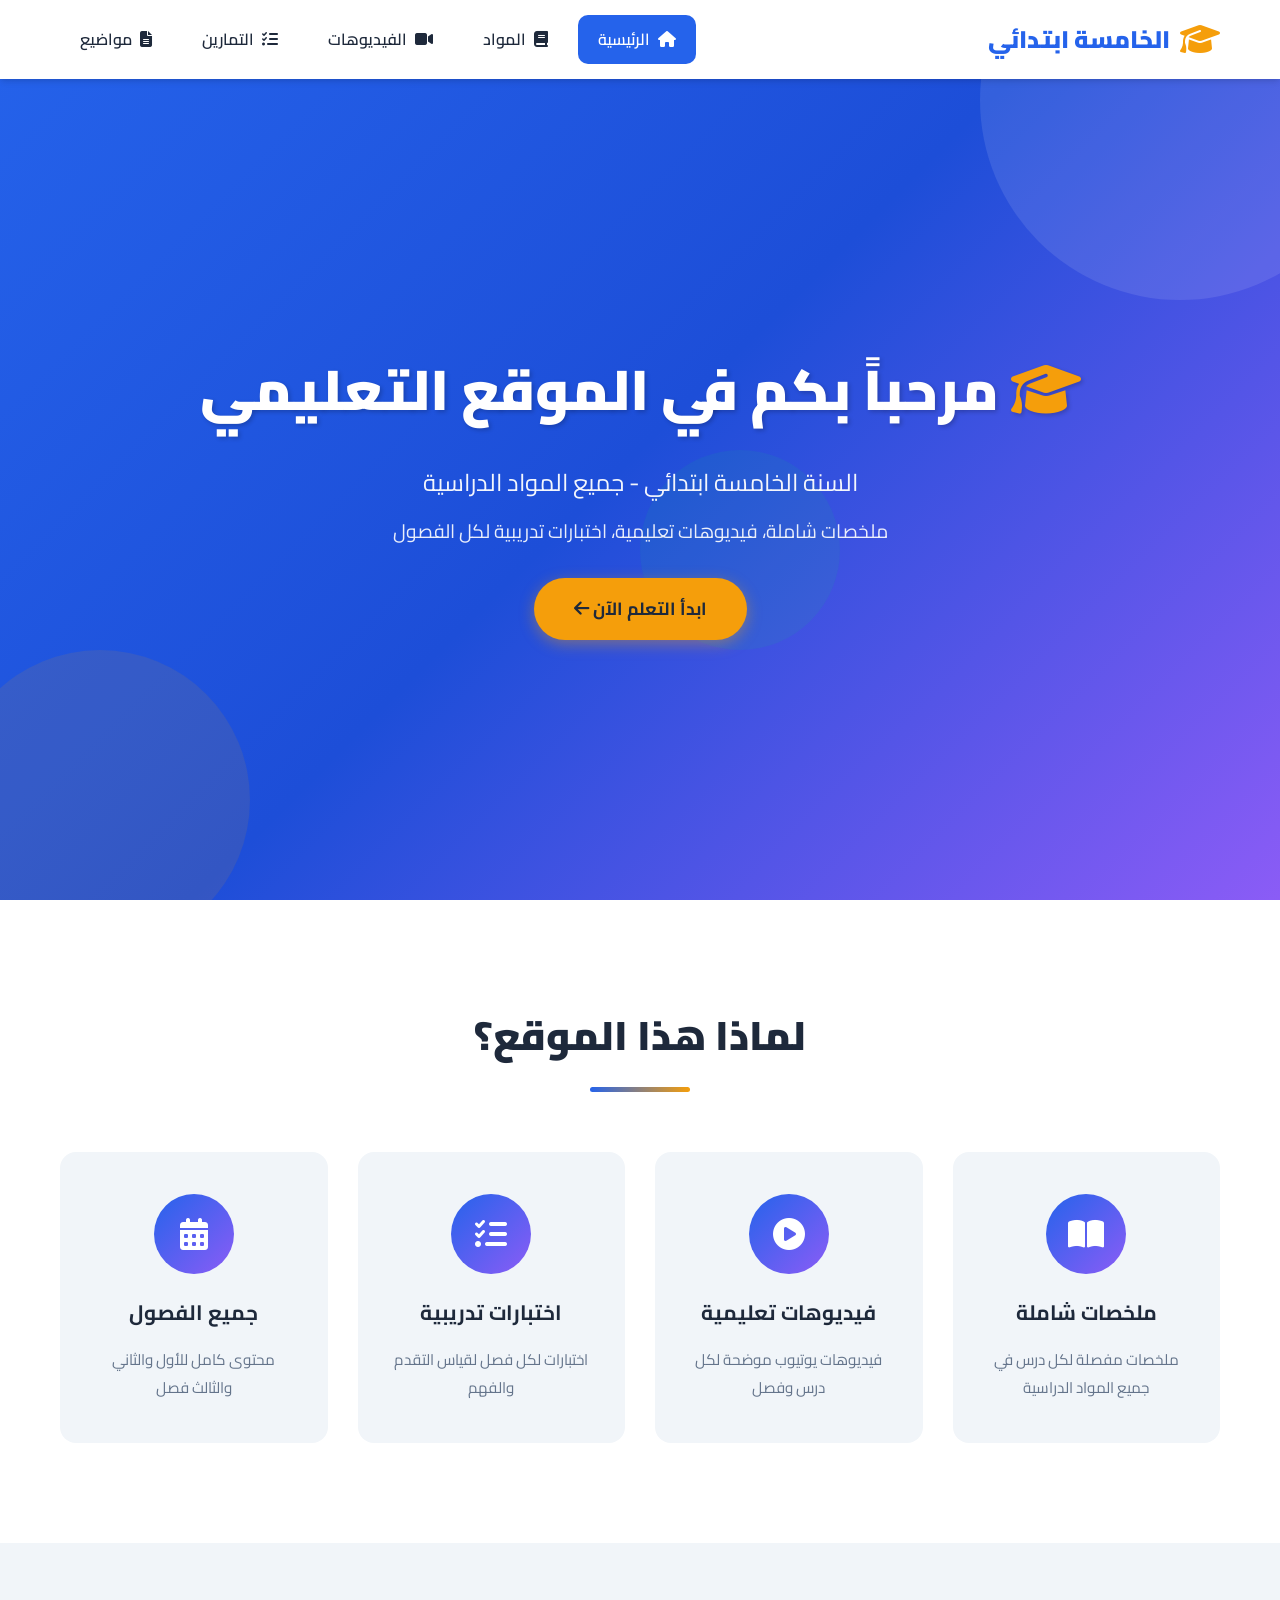
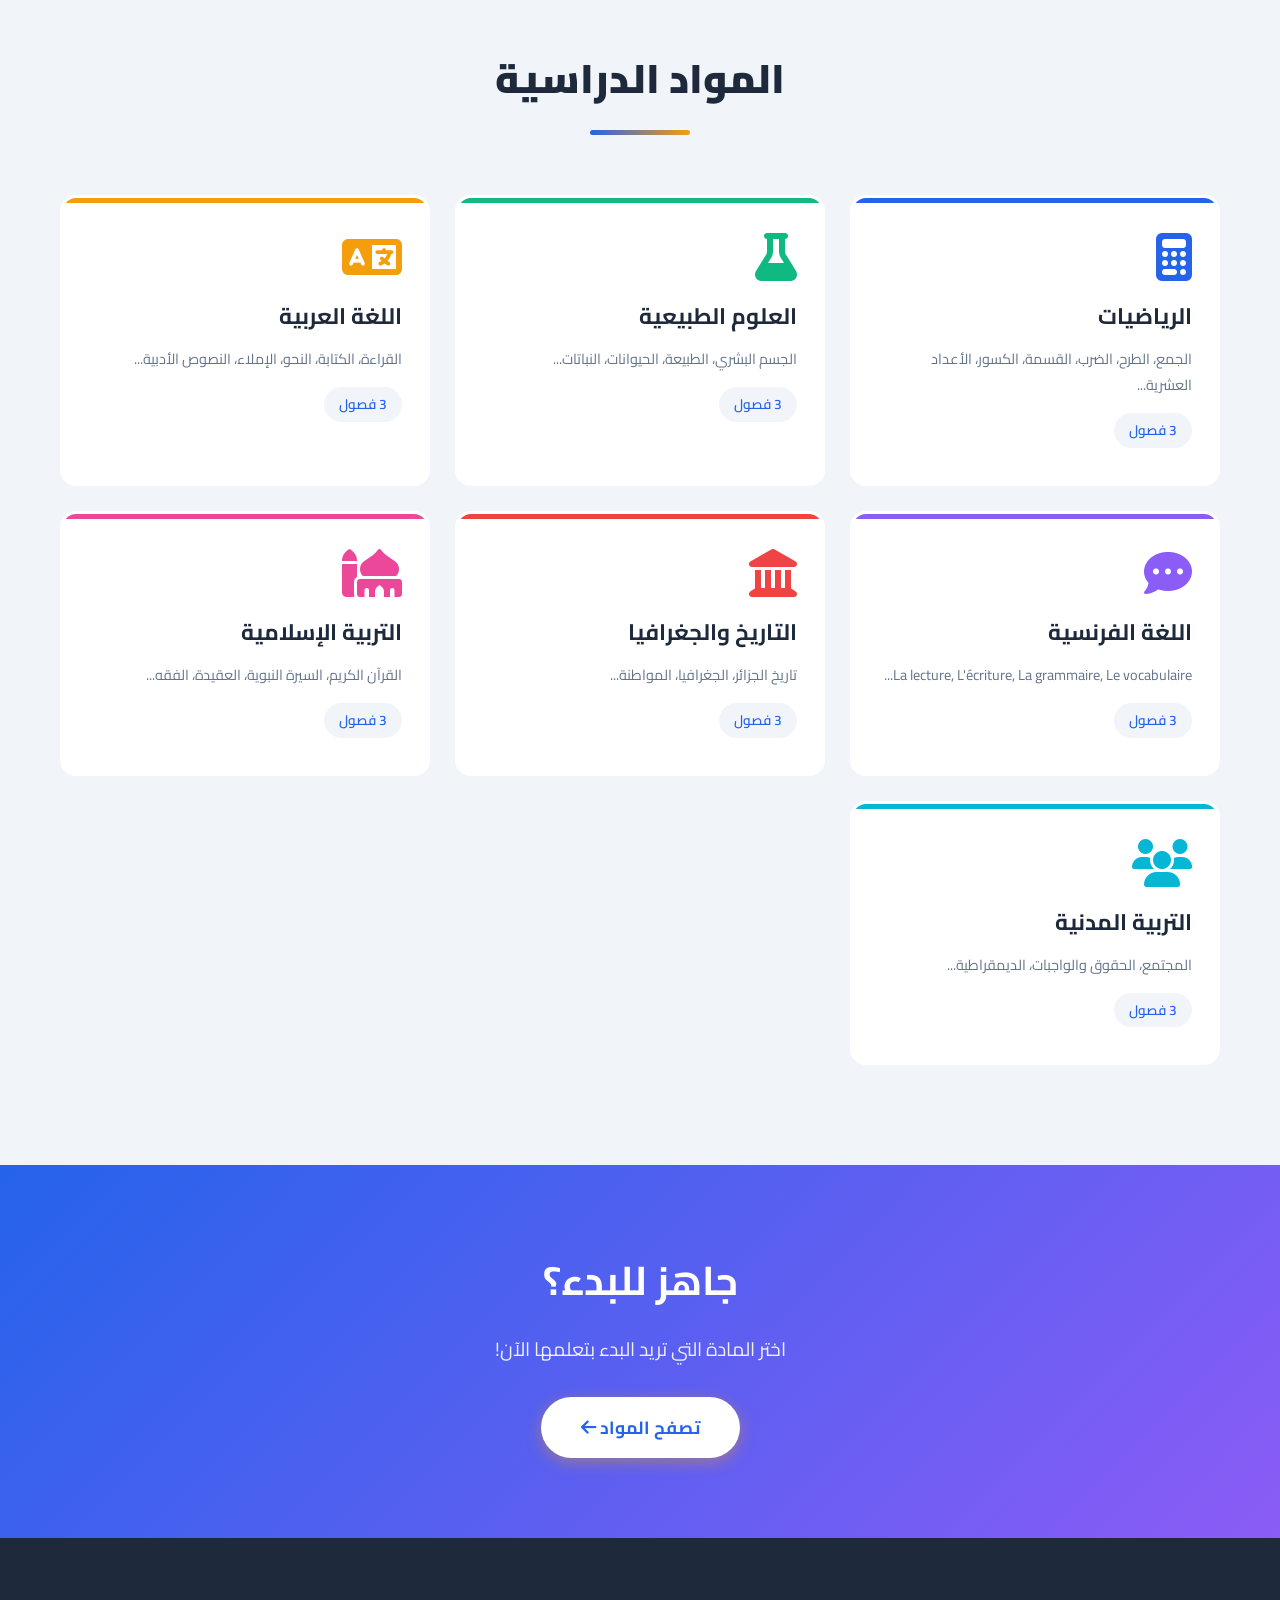
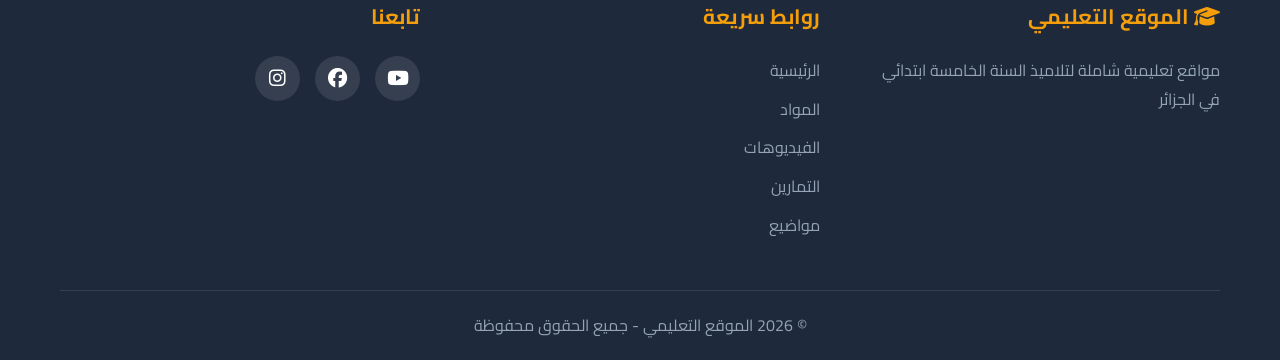
==== index.html @ 1657d635 "Add files via upload" ====
<!DOCTYPE html>
<html lang="ar" dir="rtl">
<head>
    <meta charset="UTF-8">
    <meta name="viewport" content="width=device-width, initial-scale=1.0">
    <title>الموقع التعليمي - السنة الخامسة ابتدائي</title>
    <link rel="stylesheet" href="style.css">
    <link href="https://fonts.googleapis.com/css2?family=Cairo:wght@400;600;700;900&display=swap" rel="stylesheet">
    <link rel="stylesheet" href="https://cdnjs.cloudflare.com/ajax/libs/font-awesome/6.4.0/css/all.min.css">
</head>
<body>
    <nav class="navbar">
        <div class="container">
            <a href="index.html" class="logo">
                <i class="fas fa-graduation-cap"></i>
                الخامسة ابتدائي
            </a>
            <ul class="nav-links">
                <li><a href="index.html" class="active"><i class="fas fa-home"></i> الرئيسية</a></li>
                <li><a href="subjects.html"><i class="fas fa-book"></i> المواد</a></li>
                <li><a href="videos.html"><i class="fas fa-video"></i> الفيديوهات</a></li>
                <li><a href="tests.html"><i class="fas fa-tasks"></i> التمارين</a></li>
                <li><a href="topics.html"><i class="fas fa-file-alt"></i> مواضيع</a></li>
            </ul>
            <button class="menu-toggle" id="menuToggle">
                <i class="fas fa-bars"></i>
            </button>
        </div>
    </nav>

    <header class="hero">
        <div class="hero-content">
            <h1><i class="fas fa-graduation-cap"></i> مرحباً بكم في الموقع التعليمي</h1>
            <p class="subtitle">السنة الخامسة ابتدائي - جميع المواد الدراسية</p>
            <p class="description">ملخصات شاملة، فيديوهات تعليمية، اختبارات تدريبية لكل الفصول</p>
            <a href="subjects.html" class="btn-primary">ابدأ التعلم الآن <i class="fas fa-arrow-left"></i></a>
        </div>
        <div class="hero-shapes">
            <div class="shape shape-1"></div>
            <div class="shape shape-2"></div>
            <div class="shape shape-3"></div>
        </div>
    </header>

    <section class="features">
        <div class="container">
            <h2 class="section-title">لماذا هذا الموقع؟</h2>
            <div class="features-grid">
                <div class="feature-card">
                    <div class="feature-icon">
                        <i class="fas fa-book-open"></i>
                    </div>
                    <h3>ملخصات شاملة</h3>
                    <p>ملخصات مفصلة لكل درس في جميع المواد الدراسية</p>
                </div>
                <div class="feature-card">
                    <div class="feature-icon">
                        <i class="fas fa-play-circle"></i>
                    </div>
                    <h3>فيديوهات تعليمية</h3>
                    <p>فيديوهات يوتيوب موضحة لكل درس وفصل</p>
                </div>
                <div class="feature-card">
                    <div class="feature-icon">
                        <i class="fas fa-tasks"></i>
                    </div>
                    <h3>اختبارات تدريبية</h3>
                    <p>اختبارات لكل فصل لقياس التقدم والفهم</p>
                </div>
                <div class="feature-card">
                    <div class="feature-icon">
                        <i class="fas fa-calendar-alt"></i>
                    </div>
                    <h3>جميع الفصول</h3>
                    <p>محتوى كامل للأول والثاني والثالث فصل</p>
                </div>
            </div>
        </div>
    </section>

    <section class="subjects-preview">
        <div class="container">
            <h2 class="section-title">المواد الدراسية</h2>
            <div class="subjects-grid">
                <a href="math.html" class="subject-card math">
                    <i class="fas fa-calculator"></i>
                    <h3>الرياضيات</h3>
                    <p>الجمع، الطرح، الضرب، القسمة، الكسور، الأعداد العشرية...</p>
                    <span class="subject-count">3 فصول</span>
                </a>
                <a href="science.html" class="subject-card science">
                    <i class="fas fa-flask"></i>
                    <h3>العلوم الطبيعية</h3>
                    <p>الجسم البشري، الطبيعة، الحيوانات، النباتات...</p>
                    <span class="subject-count">3 فصول</span>
                </a>
                <a href="arabic.html" class="subject-card arabic">
                    <i class="fas fa-language"></i>
                    <h3>اللغة العربية</h3>
                    <p>القراءة، الكتابة، النحو، الإملاء، النصوص الأدبية...</p>
                    <span class="subject-count">3 فصول</span>
                </a>
                <a href="french.html" class="subject-card french">
                    <i class="fas fa-comment-dots"></i>
                    <h3>اللغة الفرنسية</h3>
                    <p>La lecture, L'écriture, La grammaire, Le vocabulaire...</p>
                    <span class="subject-count">3 فصول</span>
                </a>
                <a href="history.html" class="subject-card history">
                    <i class="fas fa-landmark"></i>
                    <h3>التاريخ والجغرافيا</h3>
                    <p>تاريخ الجزائر، الجغرافيا، المواطنة...</p>
                    <span class="subject-count">3 فصول</span>
                </a>
                <a href="islamic.html" class="subject-card islamic">
                    <i class="fas fa-mosque"></i>
                    <h3>التربية الإسلامية</h3>
                    <p>القرآن الكريم، السيرة النبوية، العقيدة، الفقه...</p>
                    <span class="subject-count">3 فصول</span>
                </a>
                <a href="civic.html" class="subject-card civic">
                    <i class="fas fa-users"></i>
                    <h3>التربية المدنية</h3>
                    <p>المجتمع، الحقوق والواجبات، الديمقراطية...</p>
                    <span class="subject-count">3 فصول</span>
                </a>
            </div>
        </div>
    </section>

    <section class="cta-section">
        <div class="container">
            <h2>جاهز للبدء؟</h2>
            <p>اختر المادة التي تريد البدء بتعلمها الآن!</p>
            <a href="subjects.html" class="btn-primary">تصفح المواد <i class="fas fa-arrow-left"></i></a>
        </div>
    </section>

    <footer>
        <div class="container">
            <div class="footer-content">
                <div class="footer-section">
                    <h3><i class="fas fa-graduation-cap"></i> الموقع التعليمي</h3>
                    <p>مواقع تعليمية شاملة لتلاميذ السنة الخامسة ابتدائي في الجزائر</p>
                </div>
                <div class="footer-section">
                    <h3>روابط سريعة</h3>
                    <ul>
                        <li><a href="index.html">الرئيسية</a></li>
                        <li><a href="subjects.html">المواد</a></li>
                        <li><a href="videos.html">الفيديوهات</a></li>
                        <li><a href="tests.html">التمارين</a></li>
                        <li><a href="topics.html">مواضيع</a></li>
                    </ul>
                </div>
                <div class="footer-section">
                    <h3>تابعنا</h3>
                    <div class="social-links">
                        <a href="#"><i class="fab fa-youtube"></i></a>
                        <a href="#"><i class="fab fa-facebook"></i></a>
                        <a href="#"><i class="fab fa-instagram"></i></a>
                    </div>
                </div>
            </div>
            <div class="footer-bottom">
                <p>&copy; 2026 الموقع التعليمي - جميع الحقوق محفوظة</p>
            </div>
        </div>
    </footer>

    <script src="script.js"></script>
</body>
</html>
---- style.css ----
* {
    margin: 0;
    padding: 0;
    box-sizing: border-box;
}

:root {
    --primary: #2563eb;
    --primary-dark: #1d4ed8;
    --secondary: #10b981;
    --accent: #f59e0b;
    --danger: #ef4444;
    --purple: #8b5cf6;
    --pink: #ec4899;
    --dark: #1e293b;
    --gray: #64748b;
    --light: #f1f5f9;
    --white: #ffffff;
    --shadow: 0 4px 6px -1px rgba(0, 0, 0, 0.1), 0 2px 4px -1px rgba(0, 0, 0, 0.06);
    --shadow-lg: 0 10px 15px -3px rgba(0, 0, 0, 0.1), 0 4px 6px -2px rgba(0, 0, 0, 0.05);
    --radius: 16px;
    --transition: all 0.3s ease;
}

body {
    font-family: 'Cairo', sans-serif;
    background: var(--light);
    color: var(--dark);
    line-height: 1.8;
    overflow-x: hidden;
}

.container {
    max-width: 1200px;
    margin: 0 auto;
    padding: 0 20px;
}

/* Navbar */
.navbar {
    background: var(--white);
    box-shadow: var(--shadow);
    position: fixed;
    width: 100%;
    top: 0;
    z-index: 1000;
    padding: 15px 0;
}

.navbar .container {
    display: flex;
    justify-content: space-between;
    align-items: center;
}

.logo {
    font-size: 1.5rem;
    font-weight: 900;
    color: var(--primary);
    text-decoration: none;
    display: flex;
    align-items: center;
    gap: 10px;
}

.logo i {
    font-size: 2rem;
    color: var(--accent);
}

.nav-links {
    display: flex;
    list-style: none;
    gap: 10px;
}

.nav-links a {
    text-decoration: none;
    color: var(--dark);
    padding: 10px 20px;
    border-radius: 10px;
    transition: var(--transition);
    font-weight: 600;
    display: flex;
    align-items: center;
    gap: 8px;
}

.nav-links a:hover,
.nav-links a.active {
    background: var(--primary);
    color: var(--white);
}

.menu-toggle {
    display: none;
    background: none;
    border: none;
    font-size: 1.5rem;
    color: var(--dark);
    cursor: pointer;
}

/* Hero */
.hero {
    background: linear-gradient(135deg, var(--primary) 0%, var(--primary-dark) 50%, var(--purple) 100%);
    min-height: 100vh;
    display: flex;
    align-items: center;
    justify-content: center;
    text-align: center;
    color: var(--white);
    position: relative;
    overflow: hidden;
    padding-top: 80px;
}

.hero-content {
    z-index: 2;
    padding: 40px 20px;
}

.hero h1 {
    font-size: 3.5rem;
    font-weight: 900;
    margin-bottom: 20px;
    text-shadow: 2px 2px 4px rgba(0, 0, 0, 0.2);
}

.hero h1 i {
    color: var(--accent);
    animation: bounce 2s infinite;
}

@keyframes bounce {
    0%, 100% { transform: translateY(0); }
    50% { transform: translateY(-10px); }
}

.subtitle {
    font-size: 1.5rem;
    margin-bottom: 10px;
    opacity: 0.95;
}

.description {
    font-size: 1.2rem;
    margin-bottom: 30px;
    opacity: 0.9;
}

.btn-primary {
    display: inline-block;
    background: var(--accent);
    color: var(--dark);
    padding: 15px 40px;
    border-radius: 50px;
    text-decoration: none;
    font-weight: 700;
    font-size: 1.1rem;
    transition: var(--transition);
    box-shadow: 0 4px 15px rgba(245, 158, 11, 0.4);
}

.btn-primary:hover {
    transform: translateY(-3px);
    box-shadow: 0 8px 25px rgba(245, 158, 11, 0.5);
}

.hero-shapes .shape {
    position: absolute;
    border-radius: 50%;
    opacity: 0.1;
}

.shape-1 {
    width: 400px;
    height: 400px;
    background: var(--white);
    top: -100px;
    right: -100px;
    animation: float 6s ease-in-out infinite;
}

.shape-2 {
    width: 300px;
    height: 300px;
    background: var(--accent);
    bottom: -50px;
    left: -50px;
    animation: float 8s ease-in-out infinite reverse;
}

.shape-3 {
    width: 200px;
    height: 200px;
    background: var(--secondary);
    top: 50%;
    left: 50%;
    animation: float 7s ease-in-out infinite;
}

@keyframes float {
    0%, 100% { transform: translateY(0) rotate(0deg); }
    50% { transform: translateY(-20px) rotate(10deg); }
}

/* Features */
.features {
    padding: 100px 0;
    background: var(--white);
}

.section-title {
    text-align: center;
    font-size: 2.5rem;
    font-weight: 900;
    margin-bottom: 60px;
    color: var(--dark);
    position: relative;
}

.section-title::after {
    content: '';
    display: block;
    width: 100px;
    height: 5px;
    background: linear-gradient(90deg, var(--primary), var(--accent));
    margin: 15px auto 0;
    border-radius: 10px;
}

.features-grid {
    display: grid;
    grid-template-columns: repeat(auto-fit, minmax(250px, 1fr));
    gap: 30px;
}

.feature-card {
    background: var(--light);
    padding: 40px 30px;
    border-radius: var(--radius);
    text-align: center;
    transition: var(--transition);
    border: 2px solid transparent;
}

.feature-card:hover {
    transform: translateY(-10px);
    border-color: var(--primary);
    box-shadow: var(--shadow-lg);
}

.feature-icon {
    width: 80px;
    height: 80px;
    background: linear-gradient(135deg, var(--primary), var(--purple));
    border-radius: 50%;
    display: flex;
    align-items: center;
    justify-content: center;
    margin: 0 auto 20px;
}

.feature-icon i {
    font-size: 2rem;
    color: var(--white);
}

.feature-card h3 {
    font-size: 1.3rem;
    margin-bottom: 15px;
    color: var(--dark);
}

.feature-card p {
    color: var(--gray);
    font-size: 0.95rem;
}

/* Subjects */
.subjects-preview {
    padding: 100px 0;
}

.subjects-grid {
    display: grid;
    grid-template-columns: repeat(auto-fit, minmax(280px, 1fr));
    gap: 25px;
}

.subject-card {
    background: var(--white);
    padding: 35px 25px;
    border-radius: var(--radius);
    text-decoration: none;
    color: var(--dark);
    transition: var(--transition);
    position: relative;
    overflow: hidden;
    border: 3px solid transparent;
}

.subject-card::before {
    content: '';
    position: absolute;
    top: 0;
    right: 0;
    width: 100%;
    height: 5px;
}

.subject-card.math::before { background: var(--primary); }
.subject-card.science::before { background: var(--secondary); }
.subject-card.arabic::before { background: var(--accent); }
.subject-card.french::before { background: var(--purple); }
.subject-card.history::before { background: var(--danger); }
.subject-card.islamic::before { background: var(--pink); }
.subject-card.civic::before { background: #06b6d4; }

.subject-card:hover {
    transform: translateY(-8px);
    box-shadow: var(--shadow-lg);
}

.subject-card.math:hover { border-color: var(--primary); }
.subject-card.science:hover { border-color: var(--secondary); }
.subject-card.arabic:hover { border-color: var(--accent); }
.subject-card.french:hover { border-color: var(--purple); }
.subject-card.history:hover { border-color: var(--danger); }
.subject-card.islamic:hover { border-color: var(--pink); }
.subject-card.civic:hover { border-color: #06b6d4; }

.subject-card i {
    font-size: 3rem;
    margin-bottom: 15px;
}

.subject-card.math i { color: var(--primary); }
.subject-card.science i { color: var(--secondary); }
.subject-card.arabic i { color: var(--accent); }
.subject-card.french i { color: var(--purple); }
.subject-card.history i { color: var(--danger); }
.subject-card.islamic i { color: var(--pink); }
.subject-card.civic i { color: #06b6d4; }

.subject-card h3 {
    font-size: 1.4rem;
    margin-bottom: 10px;
}

.subject-card p {
    color: var(--gray);
    font-size: 0.9rem;
    margin-bottom: 15px;
}

.subject-count {
    display: inline-block;
    background: var(--light);
    padding: 5px 15px;
    border-radius: 20px;
    font-size: 0.85rem;
    font-weight: 600;
    color: var(--primary);
}

/* CTA Section */
.cta-section {
    background: linear-gradient(135deg, var(--primary), var(--purple));
    padding: 80px 0;
    text-align: center;
    color: var(--white);
}

.cta-section h2 {
    font-size: 2.5rem;
    margin-bottom: 15px;
}

.cta-section p {
    font-size: 1.2rem;
    margin-bottom: 30px;
    opacity: 0.9;
}

.cta-section .btn-primary {
    background: var(--white);
    color: var(--primary);
}

/* Footer */
footer {
    background: var(--dark);
    color: var(--white);
    padding: 60px 0 20px;
}

.footer-content {
    display: grid;
    grid-template-columns: repeat(auto-fit, minmax(250px, 1fr));
    gap: 40px;
    margin-bottom: 40px;
}

.footer-section h3 {
    font-size: 1.3rem;
    margin-bottom: 20px;
    color: var(--accent);
}

.footer-section p {
    color: #94a3b8;
    line-height: 1.8;
}

.footer-section ul {
    list-style: none;
}

.footer-section ul li {
    margin-bottom: 10px;
}

.footer-section ul a {
    color: #94a3b8;
    text-decoration: none;
    transition: var(--transition);
}

.footer-section ul a:hover {
    color: var(--accent);
    padding-right: 10px;
}

.social-links {
    display: flex;
    gap: 15px;
}

.social-links a {
    width: 45px;
    height: 45px;
    background: rgba(255, 255, 255, 0.1);
    border-radius: 50%;
    display: flex;
    align-items: center;
    justify-content: center;
    color: var(--white);
    text-decoration: none;
    transition: var(--transition);
    font-size: 1.2rem;
}

.social-links a:hover {
    background: var(--accent);
    color: var(--dark);
    transform: translateY(-3px);
}

.footer-bottom {
    text-align: center;
    padding-top: 20px;
    border-top: 1px solid rgba(255, 255, 255, 0.1);
    color: #94a3b8;
}

/* Subject Page Styles */
.page-header {
    background: linear-gradient(135deg, var(--primary), var(--purple));
    padding: 150px 0 80px;
    color: var(--white);
    text-align: center;
}

.page-header h1 {
    font-size: 3rem;
    font-weight: 900;
    margin-bottom: 15px;
}

.page-header p {
    font-size: 1.2rem;
    opacity: 0.9;
}

/* Tabs */
.tabs {
    display: flex;
    justify-content: center;
    gap: 10px;
    padding: 30px 20px;
    flex-wrap: wrap;
}

.tab-btn {
    padding: 12px 30px;
    border: none;
    background: var(--white);
    border-radius: 50px;
    font-family: 'Cairo', sans-serif;
    font-size: 1rem;
    font-weight: 700;
    cursor: pointer;
    transition: var(--transition);
    color: var(--dark);
    box-shadow: var(--shadow);
}

.tab-btn:hover,
.tab-btn.active {
    background: var(--primary);
    color: var(--white);
    transform: translateY(-2px);
}

/* Content Sections */
.content-section {
    padding: 40px 20px;
    max-width: 1200px;
    margin: 0 auto;
    display: none;
}

.content-section.active {
    display: block;
}

.lesson-card {
    background: var(--white);
    border-radius: var(--radius);
    padding: 30px;
    margin-bottom: 25px;
    box-shadow: var(--shadow);
    transition: var(--transition);
    border-right: 5px solid var(--primary);
}

.lesson-card:hover {
    transform: translateY(-5px);
    box-shadow: var(--shadow-lg);
}

.lesson-card h3 {
    font-size: 1.4rem;
    color: var(--primary);
    margin-bottom: 15px;
    display: flex;
    align-items: center;
    gap: 10px;
}

.lesson-card h3 i {
    color: var(--accent);
}

.lesson-content {
    color: var(--gray);
    line-height: 2;
}

.lesson-content h4 {
    color: var(--dark);
    font-size: 1.1rem;
    margin: 15px 0 10px;
}

.lesson-content ul {
    padding-right: 25px;
    margin: 10px 0;
}

.lesson-content ul li {
    margin-bottom: 8px;
}

.lesson-content .highlight {
    background: linear-gradient(120deg, rgba(37, 99, 235, 0.1) 0%, rgba(37, 99, 235, 0.1) 100%);
    padding: 15px;
    border-radius: 10px;
    margin: 15px 0;
    border-right: 3px solid var(--primary);
}

/* Video Grid */
.video-grid {
    display: grid;
    grid-template-columns: repeat(auto-fit, minmax(300px, 1fr));
    gap: 25px;
    padding: 20px;
    max-width: 1200px;
    margin: 0 auto;
}

.video-card {
    background: var(--white);
    border-radius: var(--radius);
    overflow: hidden;
    box-shadow: var(--shadow);
    transition: var(--transition);
}

.video-card:hover {
    transform: translateY(-5px);
    box-shadow: var(--shadow-lg);
}

.video-card iframe {
    width: 100%;
    height: 200px;
    border: none;
}

.video-info {
    padding: 20px;
}

.video-info h3 {
    font-size: 1.1rem;
    margin-bottom: 10px;
    color: var(--dark);
}

.video-info p {
    color: var(--gray);
    font-size: 0.9rem;
}

/* Test Styles */
.test-section {
    padding: 40px 20px;
    max-width: 1000px;
    margin: 0 auto;
}

.test-card {
    background: var(--white);
    border-radius: var(--radius);
    padding: 30px;
    margin-bottom: 25px;
    box-shadow: var(--shadow);
}

.test-card h3 {
    font-size: 1.3rem;
    color: var(--primary);
    margin-bottom: 20px;
}

.question {
    margin-bottom: 25px;
    padding: 20px;
    background: var(--light);
    border-radius: 12px;
}

.question h4 {
    font-size: 1.1rem;
    margin-bottom: 15px;
    color: var(--dark);
}

.options {
    display: flex;
    flex-direction: column;
    gap: 10px;
}

.option {
    padding: 12px 20px;
    background: var(--white);
    border: 2px solid #e2e8f0;
    border-radius: 10px;
    cursor: pointer;
    transition: var(--transition);
    font-family: 'Cairo', sans-serif;
    font-size: 1rem;
    text-align: right;
}

.option:hover {
    border-color: var(--primary);
    background: rgba(37, 99, 235, 0.05);
}

.option.correct {
    background: rgba(16, 185, 129, 0.1);
    border-color: var(--secondary);
    color: var(--secondary);
}

.option.wrong {
    background: rgba(239, 68, 68, 0.1);
    border-color: var(--danger);
    color: var(--danger);
}

.check-btn {
    display: inline-block;
    background: var(--primary);
    color: var(--white);
    padding: 12px 30px;
    border: none;
    border-radius: 10px;
    font-family: 'Cairo', sans-serif;
    font-size: 1rem;
    font-weight: 700;
    cursor: pointer;
    transition: var(--transition);
    margin-top: 15px;
}

.check-btn:hover {
    background: var(--primary-dark);
    transform: translateY(-2px);
}

.score-display {
    text-align: center;
    padding: 20px;
    background: linear-gradient(135deg, var(--primary), var(--purple));
    border-radius: var(--radius);
    color: var(--white);
    margin-top: 20px;
    display: none;
}

.score-display h3 {
    font-size: 1.5rem;
    color: var(--white);
}

/* Responsive */
@media (max-width: 768px) {
    .nav-links {
        display: none;
        position: absolute;
        top: 100%;
        right: 0;
        left: 0;
        background: var(--white);
        flex-direction: column;
        padding: 20px;
        box-shadow: var(--shadow-lg);
    }

    .nav-links.active {
        display: flex;
    }

    .menu-toggle {
        display: block;
    }

    .hero h1 {
        font-size: 2rem;
    }

    .subtitle {
        font-size: 1.2rem;
    }

    .section-title {
        font-size: 1.8rem;
    }

    .page-header h1 {
        font-size: 2rem;
    }
}

/* Topic Viewer Modal */
.topic-viewer-modal {
    display: none;
    position: fixed;
    top: 0; left: 0; right: 0; bottom: 0;
    background: rgba(15, 23, 42, 0.95);
    z-index: 1000;
    flex-direction: column;
}
.topic-viewer-modal.open {
    display: flex;
}
.viewer-header {
    background: #0f172a;
    color: white;
    padding: 15px 20px;
    display: flex;
    justify-content: space-between;
    align-items: center;
    border-bottom: 1px solid #1e293b;
}
.viewer-header h3 {
    margin: 0;
}
.viewer-controls {
    display: flex;
    gap: 15px;
    align-items: center;
}
.viewer-controls button {
    background: #1e293b;
    border: 1px solid #334155;
    color: white;
    width: 40px;
    height: 40px;
    border-radius: 5px;
    font-size: 1.1rem;
    cursor: pointer;
    transition: 0.2s;
}
.viewer-controls button:hover {
    background: #38bdf8;
    color: #0f172a;
}
.viewer-controls .close-btn {
    background: #ef4444;
    border-color: #ef4444;
}
.viewer-controls .close-btn:hover {
    background: #dc2626;
    color: white;
}
.zoom-level {
    font-weight: bold;
    min-width: 50px;
    text-align: center;
    direction: ltr; /* keep % on right */
}
.viewer-body {
    flex-grow: 1;
    overflow: auto;
    display: flex;
    justify-content: center;
    align-items: flex-start;
    padding: 20px;
}
.document-container {
    transition: transform 0.2s ease-out;
    transform-origin: top center;
}
.document-container img {
    max-width: 800px;
    width: 100%;
    box-shadow: 0 4px 20px rgba(0,0,0,0.5);
    background: white;
}
.viewer-footer {
    background: #0f172a;
    color: white;
    padding: 15px 30px;
    display: flex;
    justify-content: space-between;
    align-items: center;
    border-top: 1px solid #1e293b;
}
.viewer-footer button {
    background: #38bdf8;
    color: #0f172a;
    border: none;
    padding: 8px 20px;
    border-radius: 20px;
    font-weight: bold;
    cursor: pointer;
    font-family: inherit;
    transition: 0.2s;
}
.viewer-footer button:hover {
    background: #0284c7;
    color: white;
}
.viewer-footer button:disabled {
    background: #334155;
    color: #64748b;
    cursor: not-allowed;
}
.page-indicator {
    font-weight: bold;
    font-size: 1.1rem;
}
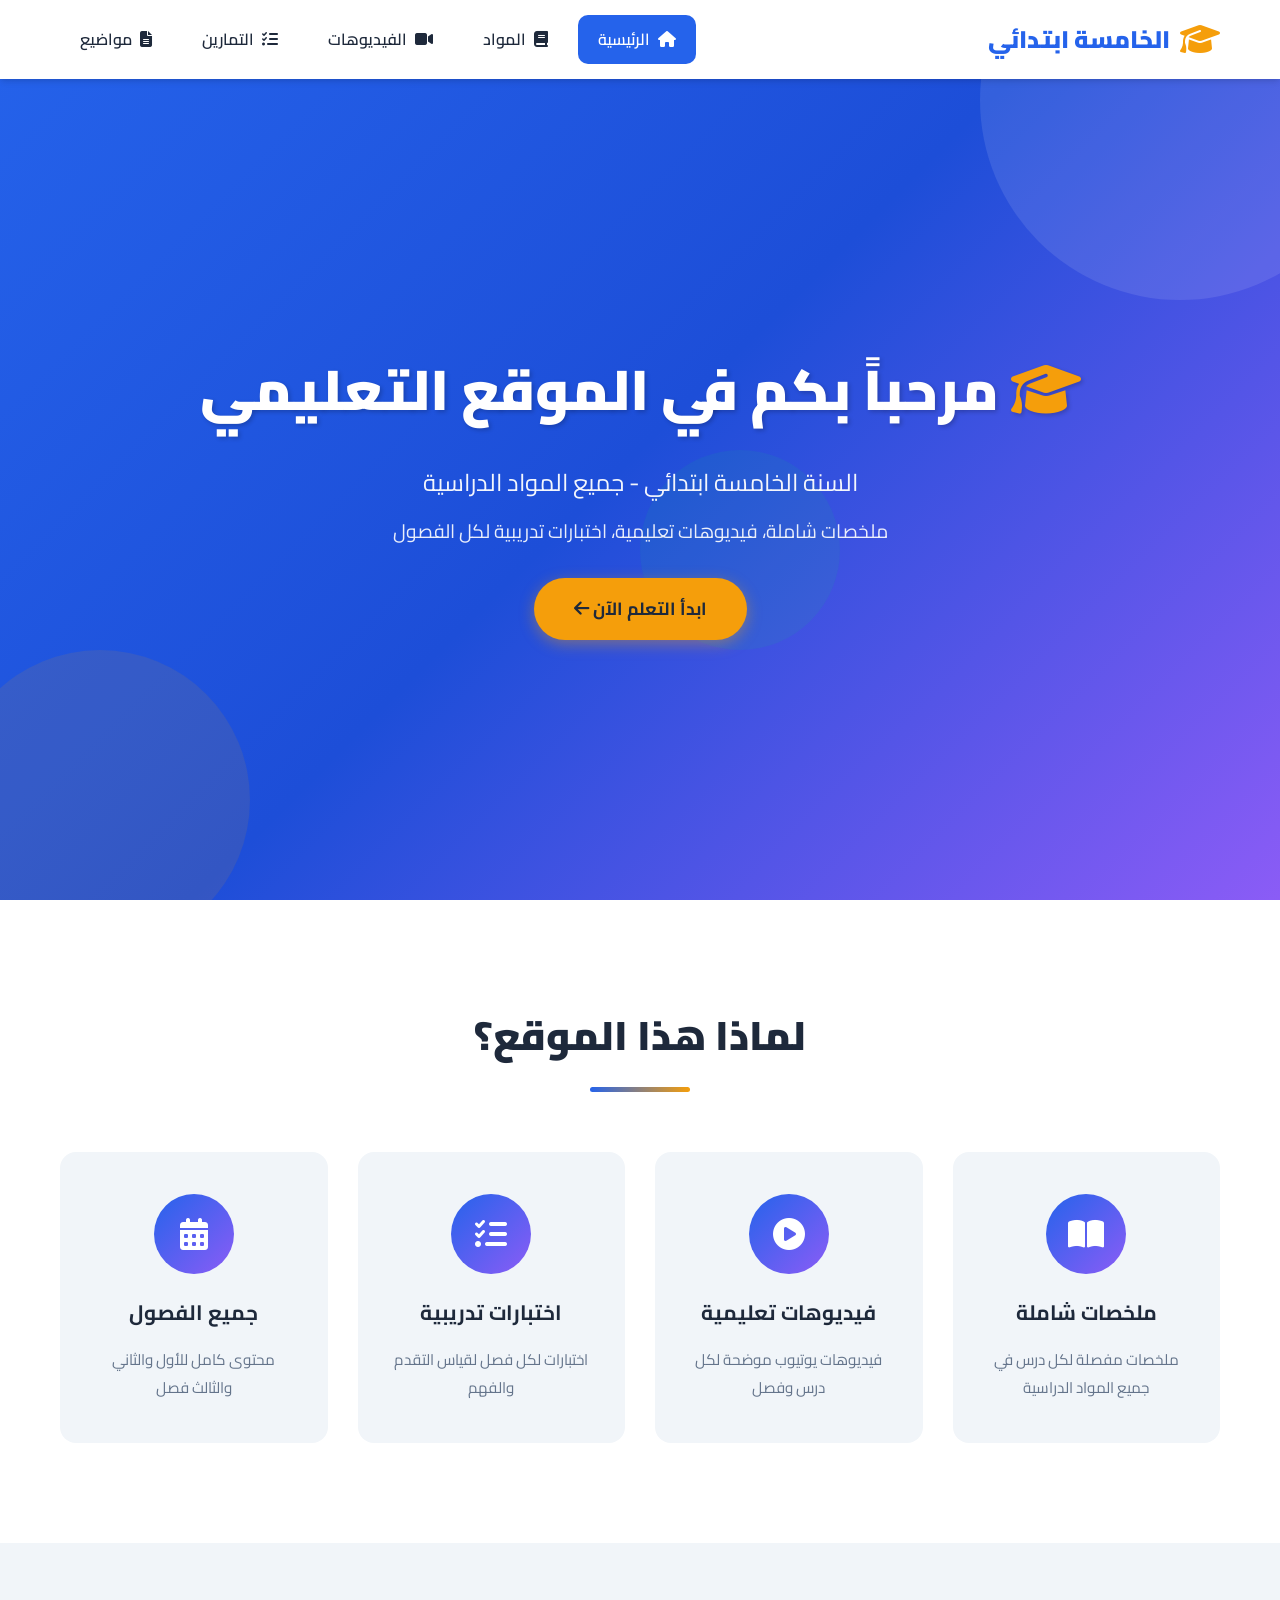
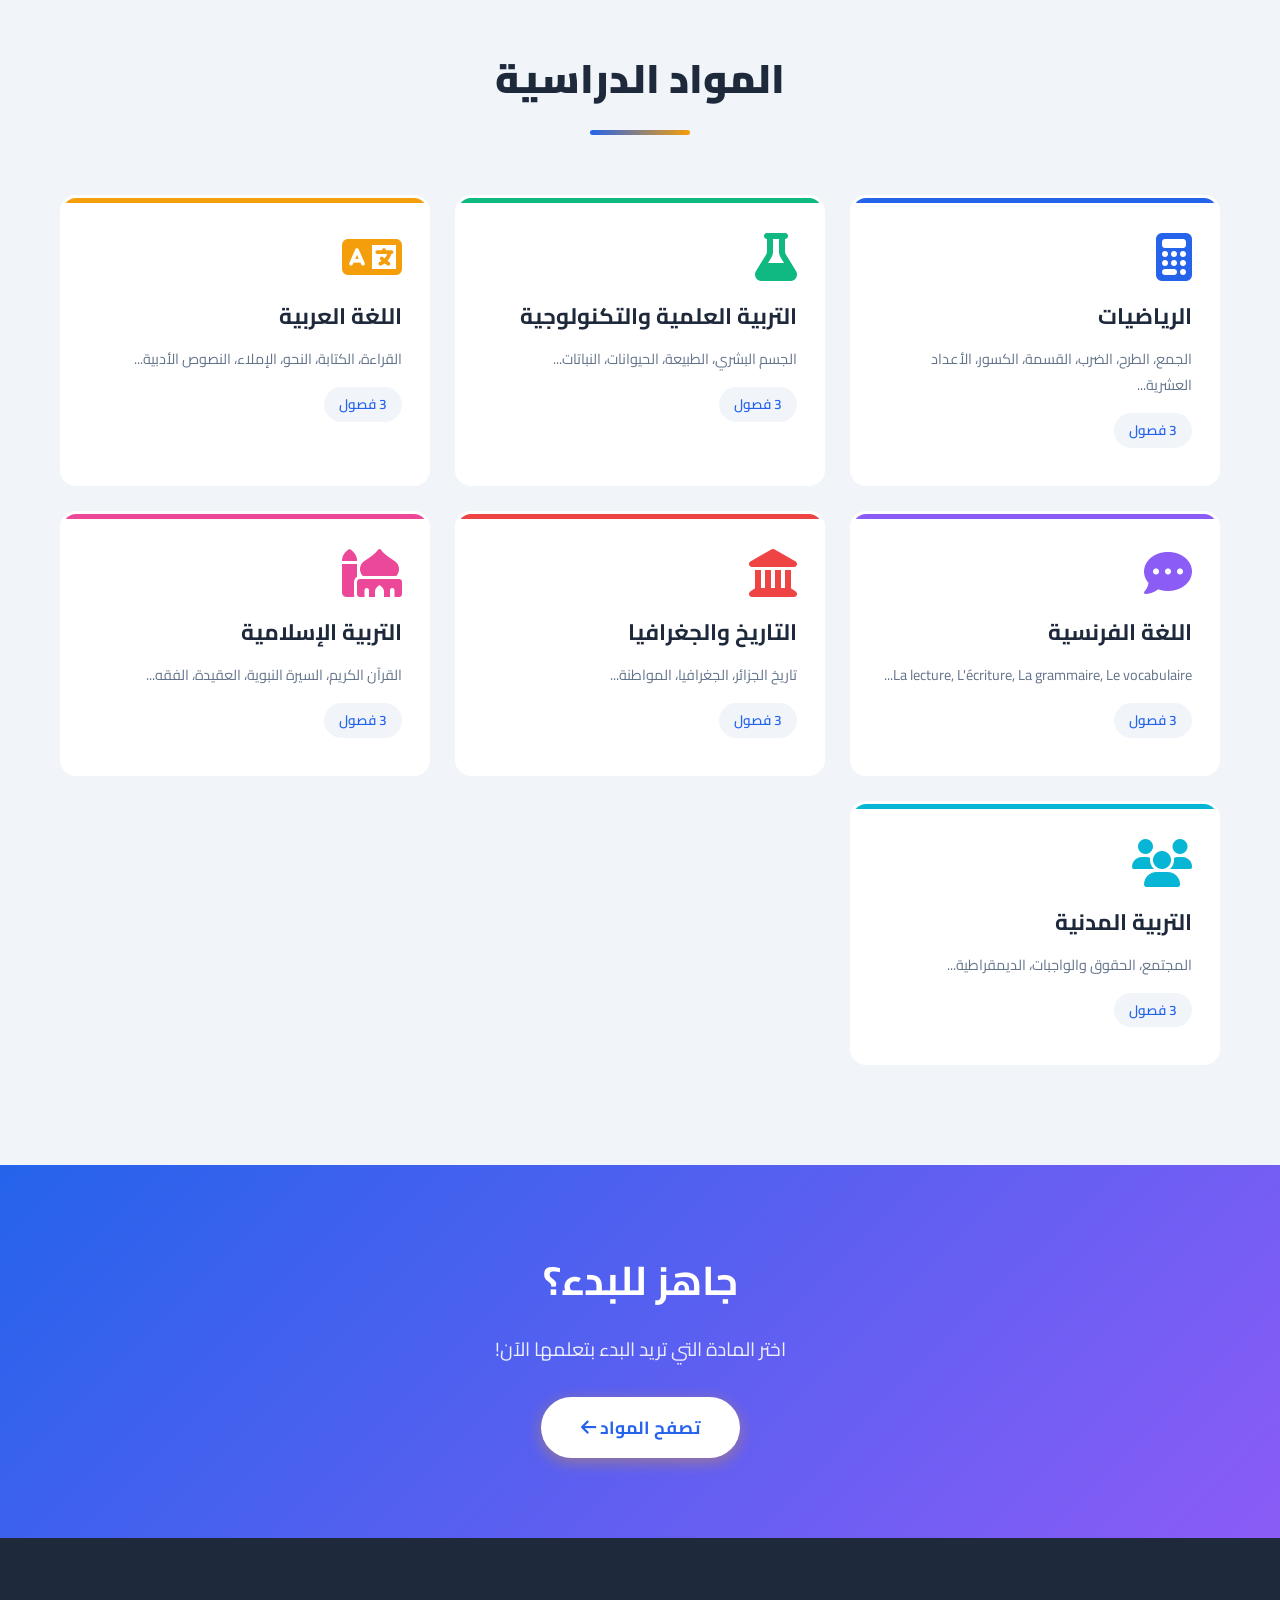
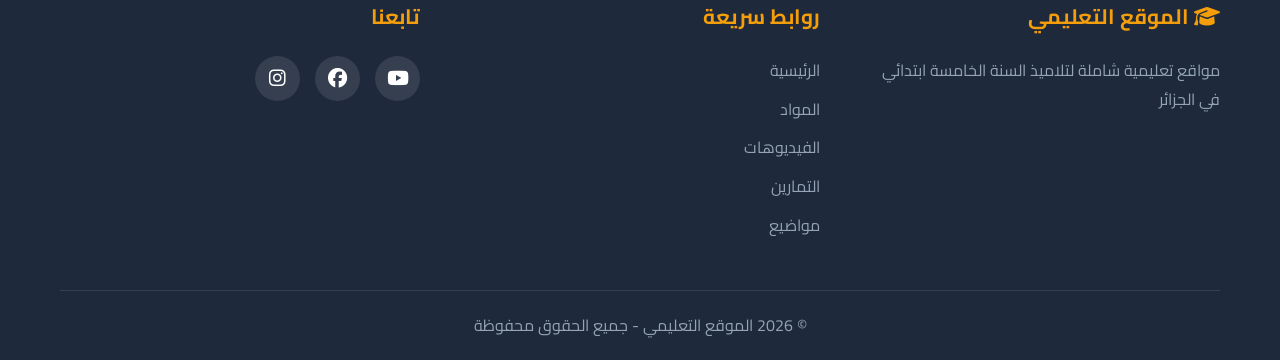
==== commit 7767e9b9: "Add files via upload" ====
--- a/index.html
+++ b/index.html
@@ -90,7 +90,7 @@
                 </a>
                 <a href="science.html" class="subject-card science">
                     <i class="fas fa-flask"></i>
-                    <h3>العلوم الطبيعية</h3>
+                    <h3>التربية العلمية والتكنولوجية</h3>
                     <p>الجسم البشري، الطبيعة، الحيوانات، النباتات...</p>
                     <span class="subject-count">3 فصول</span>
                 </a>
